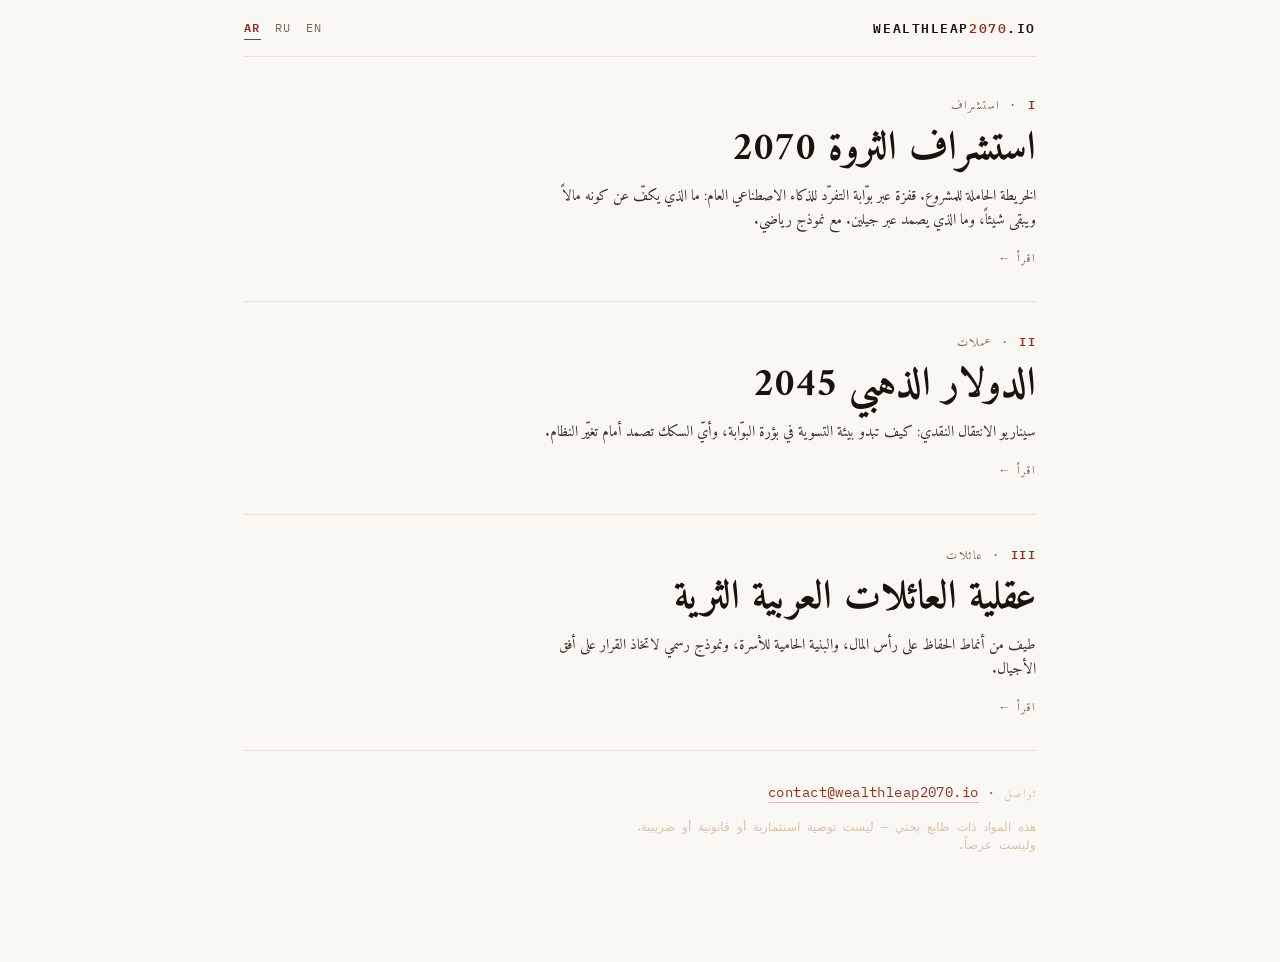
==== ar/index.html @ 35db3ceb "WL2070 v0: full trilingual site" ====
<!DOCTYPE html>
<html lang="ar" dir="rtl">
<head>
<meta charset="utf-8">
<meta name="viewport" content="width=device-width, initial-scale=1">
<meta name="color-scheme" content="light">
<title>WealthLeap2070 · استشراف الثروة في عصر الذكاء الاصطناعي العام</title>
<meta name="description" content="WealthLeap2070 — خرائط انتقال الثروة عبر بوّابة التفرّد للذكاء الاصطناعي العام. استشراف الثروة، الدولار الذهبي 2045، عقلية العائلات العربية الثرية.">
<meta property="og:type" content="website">
<meta property="og:url" content="https://wealthleap2070.io/ar/">
<meta property="og:title" content="WealthLeap2070 · استشراف الثروة في عصر الذكاء الاصطناعي العام">
<meta property="og:description" content="خرائط انتقال الثروة عبر بوّابة التفرّد للذكاء الاصطناعي العام.">
<meta property="og:locale" content="ar_AE">
<meta property="og:locale:alternate" content="en_US">
<meta property="og:locale:alternate" content="ru_RU">
<meta name="twitter:card" content="summary_large_image">
<!-- og:image 1200x630 — добавить, когда будет карточка -->
<link rel="alternate" hreflang="ru" href="/ru/">
<link rel="alternate" hreflang="en" href="/en/">
<link rel="alternate" hreflang="ar" href="/ar/">
<link rel="alternate" hreflang="x-default" href="/en/">
<link rel="stylesheet" href="../fonts.css">
<style>
/* ════════ СВЕТЛАЯ СХЕМА «СТРАТИГРАФ» — токены из утверждённого пилота ════════ */
:root{
  --bg:#f1ece2; --paper:#faf8f3; --panel:#f4efe5; --panel-2:#ede6d8;
  --ink:#19130d; --ink-soft:#332e26; --muted:#73695a;
  --accent:#8f3221; --accent-soft:#b65038;
  --seam:#d2c6b0; --rule:#e4dccb; --hair:#ece4d5;
  --code-ink:#3a352d; --code-bg:#f0e9da;

  --t-hero:clamp(30px,6vw,46px);   /* hero сайта */
  --t-art:clamp(27px,5vw,40px);    /* заголовок статьи-превью (крупно) */
  --t-secn:clamp(12px,1.8vw,13px); /* секц-метки A/B — моно */
  --t-body:16.5px;
  --t-small:15px;
  --t-meta:12px;
}
*{ box-sizing:border-box; }
html,body{ margin:0; padding:0; }
html{ scroll-behavior:smooth; }
body{ background:var(--paper); color:var(--ink-soft); font-family:'Spectral',Georgia,serif;
  font-size:var(--t-body); line-height:1.6; -webkit-font-smoothing:antialiased; text-rendering:optimizeLegibility; }
::selection{ background:var(--accent); color:#fff; }
a{ color:inherit; text-decoration:none; }

.wrap{ max-width:840px; margin:0 auto; padding:0 24px 96px; }

/* ════════ ШАПКА — sticky, не прокручивается ════════ */
.top{ display:flex; align-items:center; justify-content:space-between; gap:16px;
  padding:16px 0 14px; border-block-end:1px solid var(--hair); margin-block-end:8px;
  position:sticky; top:0; z-index:30;
  background:color-mix(in srgb,var(--paper) 92%,transparent); -webkit-backdrop-filter:blur(8px); backdrop-filter:blur(8px); }
.brand .mark{ font-family:'IBM Plex Mono',monospace; font-size:13px; font-weight:600; letter-spacing:.12em; text-transform:uppercase; color:var(--ink); white-space:nowrap; }
.brand .mark .dot{ color:var(--accent); }
/* переключатель языка — V4 подчёркнутый */
.lang{ display:inline-flex; gap:14px; align-items:center; flex:none;
  font-family:'IBM Plex Mono',monospace; font-size:12px; letter-spacing:.12em; text-transform:uppercase; }
.lang a{ color:var(--muted); padding-block-end:2px; border-block-end:1.5px solid transparent; transition:color .15s, border-color .15s; }
.lang a:hover{ color:var(--ink); }
.lang a.on{ color:var(--accent); font-weight:600; border-block-end-color:var(--accent); }

/* ════════ СЛОГАН САЙТА ════════ */
.hero{ padding:38px 0 8px; }
.hero .eyebrow{ font-family:'IBM Plex Mono',monospace; font-size:var(--t-meta); letter-spacing:.22em; text-transform:uppercase; color:var(--accent); margin:0 0 18px; }
.hero .slogan{ font-family:'Cormorant',serif; font-weight:600; font-size:clamp(24px,3.6vw,32px); line-height:1.14; letter-spacing:-.005em; color:var(--ink); margin:0; max-inline-size:34ch; }

/* ════════ ШОВ + МЕТКА СЕКЦИИ ════════ */
.seam{ height:0; border:none; border-block-start:1px solid var(--seam); position:relative; margin:48px 0 0; }
.seam::after{ content:""; position:absolute; inset-inline:0; top:3px; border-block-start:1px solid var(--hair); }
/* ════════ A · ТРИ СТАТЬИ КРУПНО — чистые, без плашек ════════ */
.arts{ display:block; }
.art{ display:block; padding:30px 0; border-block-end:1px solid var(--hair); position:relative; transition:padding-inline-start .16s; }
.art:last-child{ border-block-end:1px solid var(--hair); }
.art:hover{ padding-inline-start:14px; }
.art .meta{ display:flex; align-items:baseline; gap:10px; flex-wrap:wrap; margin:0 0 10px;
  font-family:'IBM Plex Mono',monospace; font-size:var(--t-meta); letter-spacing:.12em; text-transform:uppercase; }
.art .meta .idx{ color:var(--accent); font-weight:600; }
.art .meta .kind{ color:var(--muted); }
.art .ttl{ font-family:'Cormorant',serif; font-weight:600; font-size:var(--t-art); line-height:1.06; color:var(--ink); margin:0 0 12px; max-inline-size:28ch; transition:color .15s; }
.art:hover .ttl{ color:var(--accent); }
.art .desc{ font-size:var(--t-small); line-height:1.6; color:var(--ink-soft); margin:0 0 12px; max-inline-size:62ch; }
.art .more{ font-family:'IBM Plex Mono',monospace; font-size:var(--t-meta); letter-spacing:.1em; text-transform:uppercase; color:var(--muted); transition:color .15s; }
.art:hover .more{ color:var(--accent); }
.art .more .arr{ display:inline-block; transition:transform .16s; }
.art:hover .more .arr{ transform:translateX(3px); }



/* ════════ КОНТАКТ — скромная строка, по левому краю ════════ */
.contact-line{ margin:30px 0 0; font-family:'IBM Plex Mono',monospace; font-size:14px; letter-spacing:.03em; color:var(--muted); }
.contact-line .lbl{ text-transform:uppercase; letter-spacing:.12em; font-size:12px; color:var(--seam); }
.contact-line a{ color:var(--accent); border-block-end:1px solid color-mix(in srgb,var(--accent) 30%,transparent); padding-block-end:1px; transition:border-color .15s; }
.contact-line a:hover{ border-block-end-color:var(--accent); }

@media(max-width:600px){
  .wrap{ padding:0 16px 72px; }
  .hero .slogan{ max-inline-size:none; }
  .art .ttl{ max-inline-size:none; }
  .top{ flex-wrap:wrap; gap:8px 14px; }
}
</style>

<style id="ar">
body{ font-family:'Amiri','Spectral',Georgia,serif; }
.brand .mark, .lang{ font-family:'IBM Plex Mono',monospace; }
.art .ttl{ font-family:'Amiri',serif; font-weight:700; line-height:1.2; }
.art .meta, .art .more, .contact-line{ font-family:'IBM Plex Mono','Amiri',monospace; }
.art:hover .more .arr{ transform:translateX(-3px); }
</style>
</head>
<body>
<div class="wrap">

  <!-- ════════ ШАПКА ════════ -->
  <header class="top">
    <a class="brand" href="index.html"><span class="mark">WealthLeap<span class="dot">2070</span>.io</span></a>
    <nav class="lang" aria-label="язык">
      <a href="../en/index.html">EN</a><a href="../ru/index.html">RU</a><a href="index.html" class="on" aria-current="true">AR</a>
    </nav>
  </header>

  <!-- ════════ ТРИ СТАТЬИ ════════ -->
  <div class="arts">

    <a class="art" href="foresight.html">
      <div class="meta"><span class="idx">I</span><span class="kind">· استشراف</span></div>
      <h2 class="ttl">استشراف الثروة 2070</h2>
      <p class="desc">الخريطة الحاملة للمشروع. قفزة عبر بوّابة التفرّد للذكاء الاصطناعي العام: ما الذي يكفّ عن كونه مالاً ويبقى شيئاً، وما الذي يصمد عبر جيلين. مع نموذج رياضي.</p>
      <span class="more">اقرأ <span class="arr">←</span></span>
    </a>

    <a class="art" href="golden_dollar.html">
      <div class="meta"><span class="idx">II</span><span class="kind">· عملات</span></div>
      <h2 class="ttl">الدولار الذهبي 2045</h2>
      <p class="desc">سيناريو الانتقال النقدي: كيف تبدو بيئة التسوية في بؤرة البوّابة، وأيّ السكك تصمد أمام تغيّر النظام.</p>
      <span class="more">اقرأ <span class="arr">←</span></span>
    </a>

    <a class="art" href="arab_wealth.html">
      <div class="meta"><span class="idx">III</span><span class="kind">· عائلات</span></div>
      <h2 class="ttl">عقلية العائلات العربية الثرية</h2>
      <p class="desc">طيف من أنماط الحفاظ على رأس المال، والبنية الحامية للأسرة، ونموذج رسمي لاتخاذ القرار على أفق الأجيال.</p>
      <span class="more">اقرأ <span class="arr">←</span></span>
    </a>

  </div>

  <!-- ════════ КОНТАКТ ════════ -->
  <p class="contact-line"><span class="lbl">تواصل</span> · <a href="mailto:contact@wealthleap2070.io">contact@wealthleap2070.io</a></p>

  <p style="margin-block-start:14px;font-family:'IBM Plex Mono',monospace;font-size:12px;line-height:1.5;color:var(--seam);max-inline-size:62ch;">هذه المواد ذات طابع بحثي — ليست توصية استثمارية أو قانونية أو ضريبية، وليست عرضاً.</p>

</div>
</body>
</html>
---- fonts.css ----
@font-face{font-family:'Cormorant';font-style:normal;font-weight:600;font-display:swap;src:url(fonts/Cormorant-600-normal-5ef53543.woff2) format('woff2');unicode-range:U+0301, U+0400-045F, U+0490-0491, U+04B0-04B1, U+2116;}
@font-face{font-family:'Cormorant';font-style:normal;font-weight:600;font-display:swap;src:url(fonts/Cormorant-600-normal-6dbdbcf8.woff2) format('woff2');unicode-range:U+0100-02BA, U+02BD-02C5, U+02C7-02CC, U+02CE-02D7, U+02DD-02FF, U+0304, U+0308, U+0329, U+1D00-1DBF, U+1E00-1E9F, U+1EF2-1EFF, U+2020, U+20A0-20AB, U+20AD-20C0, U+2113, U+2C60-2C7F, U+A720-A7FF;}
@font-face{font-family:'Cormorant';font-style:normal;font-weight:600;font-display:swap;src:url(fonts/Cormorant-600-normal-ae20c533.woff2) format('woff2');unicode-range:U+0000-00FF, U+0131, U+0152-0153, U+02BB-02BC, U+02C6, U+02DA, U+02DC, U+0304, U+0308, U+0329, U+2000-206F, U+20AC, U+2122, U+2191, U+2193, U+2212, U+2215, U+FEFF, U+FFFD;}
@font-face{font-family:'IBM Plex Mono';font-style:normal;font-weight:400;font-display:swap;src:url(fonts/IBMPlexMono-400-normal-2f3900b1.woff2) format('woff2');unicode-range:U+0301, U+0400-045F, U+0490-0491, U+04B0-04B1, U+2116;}
@font-face{font-family:'IBM Plex Mono';font-style:normal;font-weight:400;font-display:swap;src:url(fonts/IBMPlexMono-400-normal-8450d594.woff2) format('woff2');unicode-range:U+0100-02BA, U+02BD-02C5, U+02C7-02CC, U+02CE-02D7, U+02DD-02FF, U+0304, U+0308, U+0329, U+1D00-1DBF, U+1E00-1E9F, U+1EF2-1EFF, U+2020, U+20A0-20AB, U+20AD-20C0, U+2113, U+2C60-2C7F, U+A720-A7FF;}
@font-face{font-family:'IBM Plex Mono';font-style:normal;font-weight:400;font-display:swap;src:url(fonts/IBMPlexMono-400-normal-79936b18.woff2) format('woff2');unicode-range:U+0000-00FF, U+0131, U+0152-0153, U+02BB-02BC, U+02C6, U+02DA, U+02DC, U+0304, U+0308, U+0329, U+2000-206F, U+20AC, U+2122, U+2191, U+2193, U+2212, U+2215, U+FEFF, U+FFFD;}
@font-face{font-family:'IBM Plex Mono';font-style:normal;font-weight:600;font-display:swap;src:url(fonts/IBMPlexMono-600-normal-2a814d62.woff2) format('woff2');unicode-range:U+0301, U+0400-045F, U+0490-0491, U+04B0-04B1, U+2116;}
@font-face{font-family:'IBM Plex Mono';font-style:normal;font-weight:600;font-display:swap;src:url(fonts/IBMPlexMono-600-normal-f2fe87d5.woff2) format('woff2');unicode-range:U+0100-02BA, U+02BD-02C5, U+02C7-02CC, U+02CE-02D7, U+02DD-02FF, U+0304, U+0308, U+0329, U+1D00-1DBF, U+1E00-1E9F, U+1EF2-1EFF, U+2020, U+20A0-20AB, U+20AD-20C0, U+2113, U+2C60-2C7F, U+A720-A7FF;}
@font-face{font-family:'IBM Plex Mono';font-style:normal;font-weight:600;font-display:swap;src:url(fonts/IBMPlexMono-600-normal-5a2ce779.woff2) format('woff2');unicode-range:U+0000-00FF, U+0131, U+0152-0153, U+02BB-02BC, U+02C6, U+02DA, U+02DC, U+0304, U+0308, U+0329, U+2000-206F, U+20AC, U+2122, U+2191, U+2193, U+2212, U+2215, U+FEFF, U+FFFD;}
@font-face{font-family:'Spectral';font-style:normal;font-weight:400;font-display:swap;src:url(fonts/Spectral-400-normal-a88b7a0c.woff2) format('woff2');unicode-range:U+0301, U+0400-045F, U+0490-0491, U+04B0-04B1, U+2116;}
@font-face{font-family:'Spectral';font-style:normal;font-weight:400;font-display:swap;src:url(fonts/Spectral-400-normal-8d549604.woff2) format('woff2');unicode-range:U+0100-02BA, U+02BD-02C5, U+02C7-02CC, U+02CE-02D7, U+02DD-02FF, U+0304, U+0308, U+0329, U+1D00-1DBF, U+1E00-1E9F, U+1EF2-1EFF, U+2020, U+20A0-20AB, U+20AD-20C0, U+2113, U+2C60-2C7F, U+A720-A7FF;}
@font-face{font-family:'Spectral';font-style:normal;font-weight:400;font-display:swap;src:url(fonts/Spectral-400-normal-6ec19007.woff2) format('woff2');unicode-range:U+0000-00FF, U+0131, U+0152-0153, U+02BB-02BC, U+02C6, U+02DA, U+02DC, U+0304, U+0308, U+0329, U+2000-206F, U+20AC, U+2122, U+2191, U+2193, U+2212, U+2215, U+FEFF, U+FFFD;}
@font-face{font-family:'Amiri';font-style:normal;font-weight:400;font-display:swap;src:url(fonts/Amiri-400-normal-b640f7cc.woff2) format('woff2');unicode-range:U+0600-06FF, U+0750-077F, U+0870-088E, U+0890-0891, U+0897-08E1, U+08E3-08FF, U+200C-200E, U+2010-2011, U+204F, U+2E41, U+FB50-FDFF, U+FE70-FE74, U+FE76-FEFC, U+102E0-102FB, U+10E60-10E7E, U+10EC2-10EC4, U+10EFC-10EFF, U+1EE00-1EE03, U+1EE05-1EE1F, U+1EE21-1EE22, U+1EE24, U+1EE27, U+1EE29-1EE32, U+1EE34-1EE37, U+1EE39, U+1EE3B, U+1EE42, U+1EE47, U+1EE49, U+1EE4B, U+1EE4D-1EE4F, U+1EE51-1EE52, U+1EE54, U+1EE57, U+1EE59, U+1EE5B, U+1EE5D, U+1EE5F, U+1EE61-1EE62, U+1EE64, U+1EE67-1EE6A, U+1EE6C-1EE72, U+1EE74-1EE77, U+1EE79-1EE7C, U+1EE7E, U+1EE80-1EE89, U+1EE8B-1EE9B, U+1EEA1-1EEA3, U+1EEA5-1EEA9, U+1EEAB-1EEBB, U+1EEF0-1EEF1;}
@font-face{font-family:'Amiri';font-style:normal;font-weight:400;font-display:swap;src:url(fonts/Amiri-400-normal-9e49303c.woff2) format('woff2');unicode-range:U+0100-02BA, U+02BD-02C5, U+02C7-02CC, U+02CE-02D7, U+02DD-02FF, U+0304, U+0308, U+0329, U+1D00-1DBF, U+1E00-1E9F, U+1EF2-1EFF, U+2020, U+20A0-20AB, U+20AD-20C0, U+2113, U+2C60-2C7F, U+A720-A7FF;}
@font-face{font-family:'Amiri';font-style:normal;font-weight:400;font-display:swap;src:url(fonts/Amiri-400-normal-034ef8ba.woff2) format('woff2');unicode-range:U+0000-00FF, U+0131, U+0152-0153, U+02BB-02BC, U+02C6, U+02DA, U+02DC, U+0304, U+0308, U+0329, U+2000-206F, U+20AC, U+2122, U+2191, U+2193, U+2212, U+2215, U+FEFF, U+FFFD;}
@font-face{font-family:'Amiri';font-style:normal;font-weight:700;font-display:swap;src:url(fonts/Amiri-700-normal-bb99562a.woff2) format('woff2');unicode-range:U+0600-06FF, U+0750-077F, U+0870-088E, U+0890-0891, U+0897-08E1, U+08E3-08FF, U+200C-200E, U+2010-2011, U+204F, U+2E41, U+FB50-FDFF, U+FE70-FE74, U+FE76-FEFC, U+102E0-102FB, U+10E60-10E7E, U+10EC2-10EC4, U+10EFC-10EFF, U+1EE00-1EE03, U+1EE05-1EE1F, U+1EE21-1EE22, U+1EE24, U+1EE27, U+1EE29-1EE32, U+1EE34-1EE37, U+1EE39, U+1EE3B, U+1EE42, U+1EE47, U+1EE49, U+1EE4B, U+1EE4D-1EE4F, U+1EE51-1EE52, U+1EE54, U+1EE57, U+1EE59, U+1EE5B, U+1EE5D, U+1EE5F, U+1EE61-1EE62, U+1EE64, U+1EE67-1EE6A, U+1EE6C-1EE72, U+1EE74-1EE77, U+1EE79-1EE7C, U+1EE7E, U+1EE80-1EE89, U+1EE8B-1EE9B, U+1EEA1-1EEA3, U+1EEA5-1EEA9, U+1EEAB-1EEBB, U+1EEF0-1EEF1;}
@font-face{font-family:'Amiri';font-style:normal;font-weight:700;font-display:swap;src:url(fonts/Amiri-700-normal-4c0c89d4.woff2) format('woff2');unicode-range:U+0100-02BA, U+02BD-02C5, U+02C7-02CC, U+02CE-02D7, U+02DD-02FF, U+0304, U+0308, U+0329, U+1D00-1DBF, U+1E00-1E9F, U+1EF2-1EFF, U+2020, U+20A0-20AB, U+20AD-20C0, U+2113, U+2C60-2C7F, U+A720-A7FF;}
@font-face{font-family:'Amiri';font-style:normal;font-weight:700;font-display:swap;src:url(fonts/Amiri-700-normal-3c577e3e.woff2) format('woff2');unicode-range:U+0000-00FF, U+0131, U+0152-0153, U+02BB-02BC, U+02C6, U+02DA, U+02DC, U+0304, U+0308, U+0329, U+2000-206F, U+20AC, U+2122, U+2191, U+2193, U+2212, U+2215, U+FEFF, U+FFFD;}
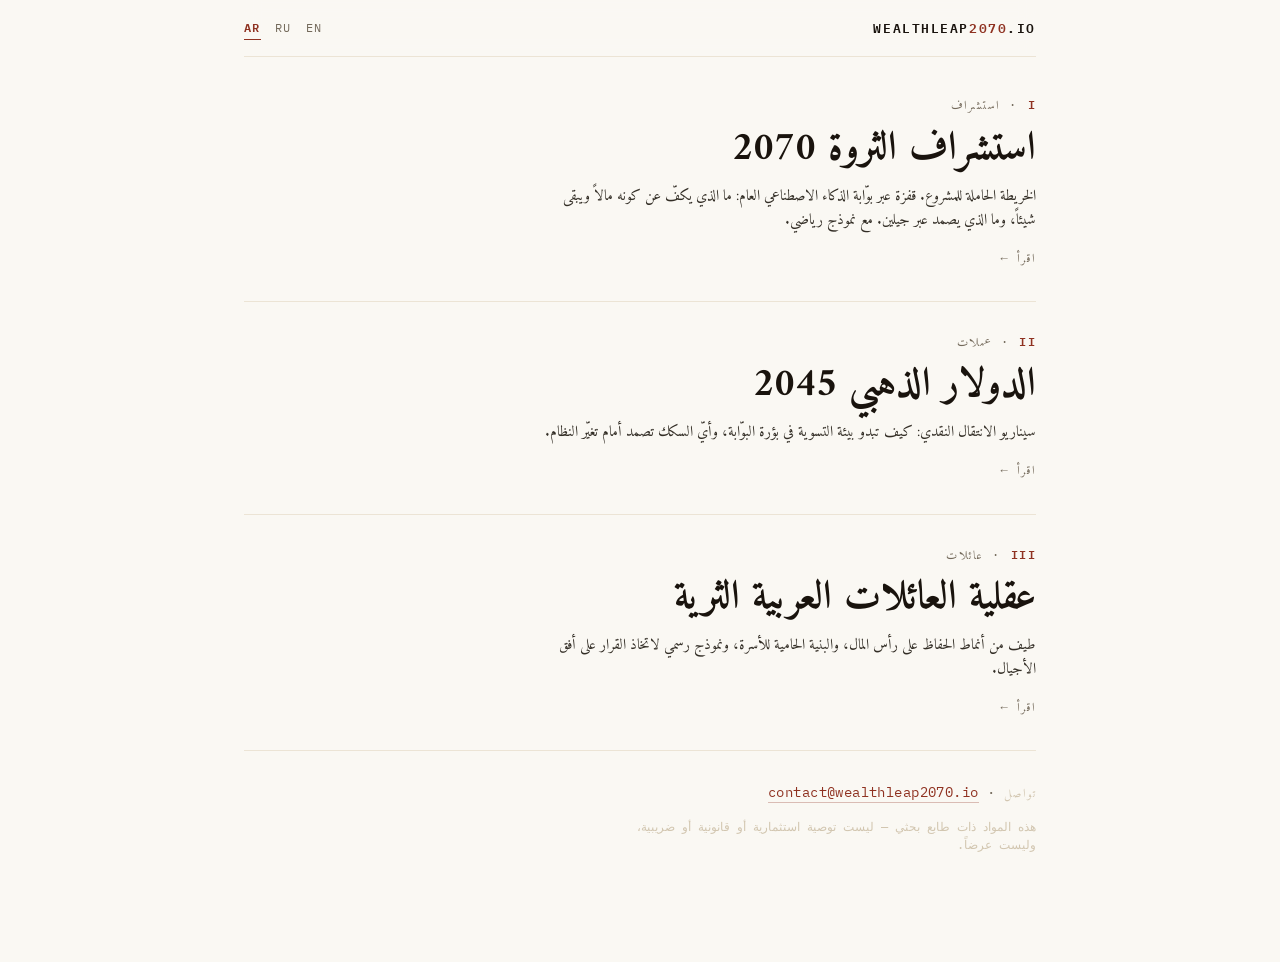
==== commit 0944e112: "main page: drop tautology 'сингулярный/singular' from foresight subtitle + meta (3 langs)" ====
--- a/ar/index.html
+++ b/ar/index.html
@@ -5,11 +5,11 @@
 <meta name="viewport" content="width=device-width, initial-scale=1">
 <meta name="color-scheme" content="light">
 <title>WealthLeap2070 · استشراف الثروة في عصر الذكاء الاصطناعي العام</title>
-<meta name="description" content="WealthLeap2070 — خرائط انتقال الثروة عبر بوّابة التفرّد للذكاء الاصطناعي العام. استشراف الثروة، الدولار الذهبي 2045، عقلية العائلات العربية الثرية.">
+<meta name="description" content="WealthLeap2070 — خرائط انتقال الثروة عبر بوّابة الذكاء الاصطناعي العام. استشراف الثروة، الدولار الذهبي 2045، عقلية العائلات العربية الثرية.">
 <meta property="og:type" content="website">
 <meta property="og:url" content="https://wealthleap2070.io/ar/">
 <meta property="og:title" content="WealthLeap2070 · استشراف الثروة في عصر الذكاء الاصطناعي العام">
-<meta property="og:description" content="خرائط انتقال الثروة عبر بوّابة التفرّد للذكاء الاصطناعي العام.">
+<meta property="og:description" content="خرائط انتقال الثروة عبر بوّابة الذكاء الاصطناعي العام.">
 <meta property="og:locale" content="ar_AE">
 <meta property="og:locale:alternate" content="en_US">
 <meta property="og:locale:alternate" content="ru_RU">
@@ -126,7 +126,7 @@
     <a class="art" href="foresight.html">
       <div class="meta"><span class="idx">I</span><span class="kind">· استشراف</span></div>
       <h2 class="ttl">استشراف الثروة 2070</h2>
-      <p class="desc">الخريطة الحاملة للمشروع. قفزة عبر بوّابة التفرّد للذكاء الاصطناعي العام: ما الذي يكفّ عن كونه مالاً ويبقى شيئاً، وما الذي يصمد عبر جيلين. مع نموذج رياضي.</p>
+      <p class="desc">الخريطة الحاملة للمشروع. قفزة عبر بوّابة الذكاء الاصطناعي العام: ما الذي يكفّ عن كونه مالاً ويبقى شيئاً، وما الذي يصمد عبر جيلين. مع نموذج رياضي.</p>
       <span class="more">اقرأ <span class="arr">←</span></span>
     </a>
 
